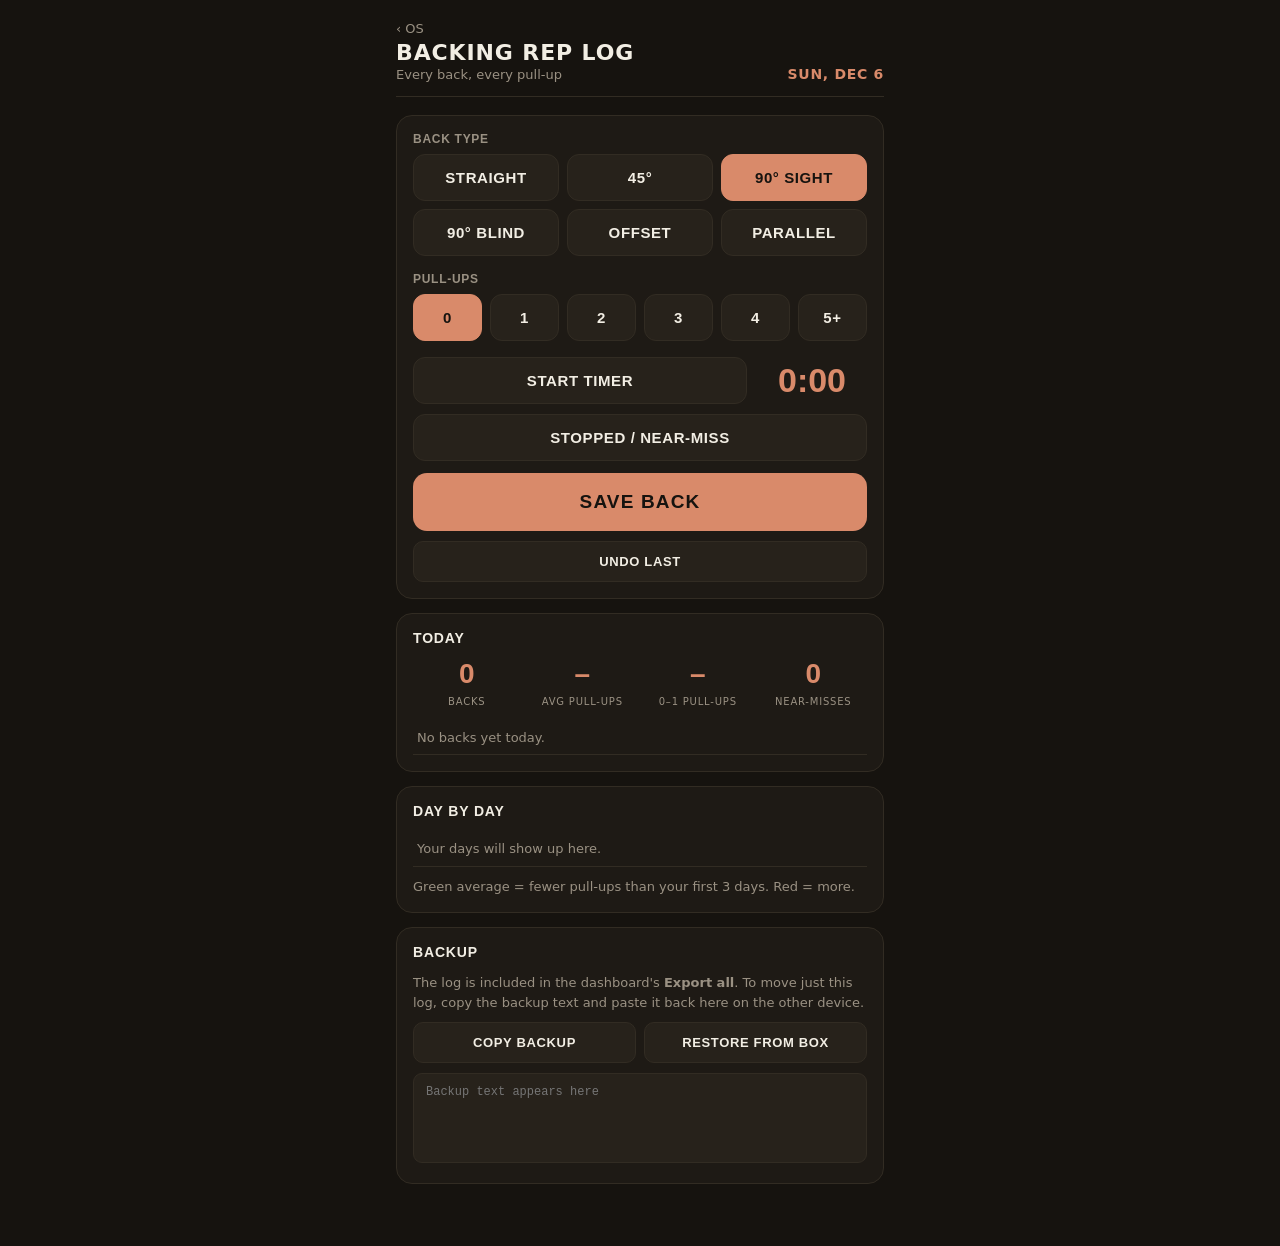
==== apps/backing-log/index.html @ 42807d22 "Switch Farah OS to One Percent's color palette Warm dark browns with a terracotta accent, taken from" ====
<!DOCTYPE html>
<html lang="en">
<head>
<meta charset="UTF-8">
<meta name="viewport" content="width=device-width, initial-scale=1.0, viewport-fit=cover">
<title>Backing Rep Log</title>
<link rel="manifest" href="manifest.webmanifest">
<meta name="theme-color" content="#16130f">
<meta name="apple-mobile-web-app-capable" content="yes">
<meta name="apple-mobile-web-app-status-bar-style" content="black-translucent">
<meta name="apple-mobile-web-app-title" content="Backing Log">
<link rel="apple-touch-icon" href="../../shared/icons/icon-180.png">
<link rel="icon" href="../../shared/icons/icon.svg" type="image/svg+xml">
<link rel="stylesheet" href="../../shared/fonts.css">
<link rel="stylesheet" href="../../shared/theme.css">
<style>
  body{padding-top:calc(env(safe-area-inset-top,0px) + 18px);padding-bottom:calc(env(safe-area-inset-bottom,0px) + 48px);}
  .back{display:inline-block;color:var(--muted);text-decoration:none;font-size:13px;margin-bottom:4px;}
  .back:hover{color:var(--amber);}

  .types{display:grid;grid-template-columns:repeat(3,1fr);gap:8px;margin-bottom:16px;}
  .pulls{display:grid;grid-template-columns:repeat(6,1fr);gap:8px;margin-bottom:16px;}
  .opt{padding:14px 4px;font-size:15px;}
  .opt:focus-visible,.btn:focus-visible,.small:focus-visible{outline:3px solid var(--amber);outline-offset:2px;}
  .sublbl{font-family:'Barlow Semi Condensed','Inter',sans-serif;font-weight:600;text-transform:uppercase;
    letter-spacing:.06em;font-size:12px;color:var(--muted);margin:0 0 8px;}

  .timerrow{display:flex;gap:10px;align-items:center;margin-bottom:10px;}
  .timerrow .opt{flex:1;}
  .clock{flex:0 0 110px;text-align:center;font-family:'Barlow Semi Condensed','Inter',sans-serif;
    font-weight:700;font-size:34px;color:var(--amber);font-variant-numeric:tabular-nums;}
  #flag{width:100%;margin-bottom:12px;}
  .small{flex:1;padding:12px 8px;border-radius:10px;border:1px solid var(--line);background:var(--panel-2);
    color:var(--text);font:600 13px 'Barlow Semi Condensed','Inter',sans-serif;letter-spacing:.05em;
    text-transform:uppercase;cursor:pointer;}
  .small:active{transform:scale(.98);}
  .bar{display:flex;gap:8px;margin-top:10px;}

  .stats{display:grid;grid-template-columns:repeat(4,1fr);gap:8px;text-align:center;margin-bottom:12px;}
  .stat b{display:block;font-family:'Barlow Semi Condensed','Inter',sans-serif;font-weight:700;font-size:28px;
    color:var(--amber);font-variant-numeric:tabular-nums;line-height:1.1;}
  .stat span{font-size:10px;color:var(--muted);text-transform:uppercase;letter-spacing:.08em;}

  .tablewrap{overflow-x:auto;}
  table{width:100%;border-collapse:collapse;font-size:14px;font-variant-numeric:tabular-nums;}
  th,td{padding:7px 4px;border-bottom:1px solid var(--line);text-align:right;white-space:nowrap;}
  th:first-child,td:first-child{text-align:left;}
  th{font-size:10px;text-transform:uppercase;letter-spacing:.08em;color:var(--muted);font-weight:600;}
  td.up{color:var(--green);font-weight:700;} td.down{color:var(--red);font-weight:700;}
  .note{font-size:13px;color:var(--muted);margin:10px 0 0;line-height:1.5;}
  .card textarea{min-height:90px;margin-top:10px;font:12px ui-monospace,Menlo,monospace;}

  .toast{position:fixed;left:50%;bottom:calc(env(safe-area-inset-bottom,0px) + 20px);transform:translateX(-50%);
    background:var(--amber);color:#16130f;padding:10px 16px;border-radius:999px;font-weight:700;font-size:14px;
    opacity:0;transition:opacity .2s;pointer-events:none;white-space:nowrap;}
  .toast.show{opacity:1;}
  @media (prefers-reduced-motion: reduce){.toast{transition:none;}}
</style>
</head>
<body>
  <a class="back" href="../../" id="backOS">&lsaquo; OS</a>
  <div class="header">
    <div><h1>Backing Rep Log</h1><p class="sub">Every back, every pull-up</p></div>
    <div class="date" id="today"></div>
  </div>

  <section class="card" aria-label="Record a back">
    <p class="sublbl">Back type</p>
    <div class="types" id="types"></div>

    <p class="sublbl">Pull-ups</p>
    <div class="pulls" id="pulls"></div>

    <div class="timerrow">
      <button class="opt" id="timerBtn" type="button">Start timer</button>
      <div class="clock" id="timer">0:00</div>
    </div>

    <button class="opt" id="flag" type="button" aria-pressed="false">Stopped / near-miss</button>

    <button class="btn" id="save" type="button">Save back</button>
    <div class="bar"><button class="small" id="undo" type="button">Undo last</button></div>
  </section>

  <section class="card" aria-label="Today">
    <div class="lbl">Today</div>
    <div class="stats">
      <div class="stat"><b id="sN">0</b><span>Backs</span></div>
      <div class="stat"><b id="sAvg">–</b><span>Avg pull-ups</span></div>
      <div class="stat"><b id="sClean">–</b><span>0–1 pull-ups</span></div>
      <div class="stat"><b id="sStop">0</b><span>Near-misses</span></div>
    </div>
    <div class="tablewrap"><table id="byType"></table></div>
  </section>

  <section class="card" aria-label="History">
    <div class="lbl">Day by day</div>
    <div class="tablewrap"><table id="history"></table></div>
    <p class="note">Green average = fewer pull-ups than your first 3 days. Red = more.</p>
  </section>

  <section class="card" aria-label="Backup">
    <div class="lbl">Backup</div>
    <p class="note" style="margin-top:0">The log is included in the dashboard's <b>Export all</b>. To move just this log, copy the backup text and paste it back here on the other device.</p>
    <div class="bar">
      <button class="small" id="copy" type="button">Copy backup</button>
      <button class="small" id="restore" type="button">Restore from box</button>
    </div>
    <textarea id="box" aria-label="Backup text" placeholder="Backup text appears here"></textarea>
  </section>

  <div class="toast" id="toast" role="status" aria-live="polite"></div>

<script src="../../shared/storage.js"></script>
<script src="../../shared/pwa.js"></script>
<script>
registerPWA('sw.js');
(function(){var b=document.getElementById('backOS');if(b){var m=location.pathname.match(/^(.*?\/)apps\//);if(m)b.href=m[1];}})();

var SKEY='backing-log';
var LEGACY_KEY='backingLog.v1';   // key used by the standalone version of this page
var TYPES=['Straight','45°','90° sight','90° blind','Offset','Parallel'];
var PULLS=[0,1,2,3,4,'5+'];
var log=[];
var state={type:TYPES[2], pulls:0, flag:false, t0:null, secs:null};
var tick=null;

function $(id){ return document.getElementById(id); }
function esc(s){ return String(s).replace(/[&<>"']/g,function(c){return {'&':'&amp;','<':'&lt;','>':'&gt;','"':'&quot;',"'":'&#39;'}[c];}); }
function clean(data){
  if(!Array.isArray(data)) return null;
  return data.filter(function(r){ return r && typeof r.ts==='number' && typeof r.pulls==='number'; });
}

async function load(){
  try{
    var r=await window.storage.get(SKEY);
    if(r && r.value){ log=clean(JSON.parse(r.value))||[]; }
    else {
      var legacy=clean(JSON.parse(localStorage.getItem(LEGACY_KEY)||'null'));
      if(legacy && legacy.length){ log=legacy; persist(); }
    }
  }catch(e){ log=[]; }
  render();
}
function persist(){ try{ window.storage.set(SKEY, JSON.stringify(log)); return true; }catch(e){ return false; } }
function dayKey(ts){ var d=new Date(ts); return d.getFullYear()+'-'+String(d.getMonth()+1).padStart(2,'0')+'-'+String(d.getDate()).padStart(2,'0'); }
function pullVal(p){ return p==='5+'?5:+p; }

function toast(msg){ var t=$('toast'); t.textContent=msg; t.classList.add('show'); clearTimeout(toast._t); toast._t=setTimeout(function(){t.classList.remove('show');},1400); }

function buildButtons(){
  $('types').innerHTML=TYPES.map(function(t){return '<button class="opt" type="button" data-type="'+esc(t)+'">'+esc(t)+'</button>';}).join('');
  $('pulls').innerHTML=PULLS.map(function(p){return '<button class="opt" type="button" data-pull="'+p+'">'+p+'</button>';}).join('');
  $('types').onclick=function(e){ var b=e.target.closest('button'); if(!b) return; state.type=b.dataset.type; paint(); };
  $('pulls').onclick=function(e){ var b=e.target.closest('button'); if(!b) return; state.pulls=pullVal(b.dataset.pull); paint(); };
}
function paint(){
  document.querySelectorAll('[data-type]').forEach(function(b){ var on=b.dataset.type===state.type; b.setAttribute('aria-pressed',on); b.classList.toggle('on-amber',on); });
  document.querySelectorAll('[data-pull]').forEach(function(b){ var on=pullVal(b.dataset.pull)===state.pulls; b.setAttribute('aria-pressed',on); b.classList.toggle('on-amber',on); });
  $('flag').setAttribute('aria-pressed',state.flag); $('flag').classList.toggle('on-red',state.flag);
  $('timerBtn').classList.toggle('on-green',!!state.t0);
}
function fmt(s){ if(s==null) return '–'; s=Math.round(s); return Math.floor(s/60)+':'+String(s%60).padStart(2,'0'); }

$('timerBtn').onclick=function(){
  if(state.t0){ state.secs=(Date.now()-state.t0)/1000; state.t0=null; clearInterval(tick); $('timerBtn').textContent='Restart timer'; $('timer').textContent=fmt(state.secs); }
  else { state.t0=Date.now(); state.secs=null; $('timerBtn').textContent='Stop timer';
    tick=setInterval(function(){ $('timer').textContent=fmt((Date.now()-state.t0)/1000); },250); }
  paint();
};
$('flag').onclick=function(){ state.flag=!state.flag; paint(); };

$('save').onclick=function(){
  var secs=state.secs;
  if(state.t0){ secs=(Date.now()-state.t0)/1000; clearInterval(tick); }
  log.push({ts:Date.now(), type:state.type, pulls:state.pulls, secs:secs==null?null:Math.round(secs), stop:state.flag});
  var ok=persist();
  state.pulls=0; state.flag=false; state.t0=null; state.secs=null;
  $('timerBtn').textContent='Start timer'; $('timer').textContent='0:00';
  paint(); render();
  toast(ok ? 'Saved – back #'+todayRows().length : 'Saved for now – storage blocked, copy a backup');
};
$('undo').onclick=function(){ if(!log.length) return; log.pop(); persist(); render(); toast('Removed last back'); };

function todayRows(){ var k=dayKey(Date.now()); return log.filter(function(r){return dayKey(r.ts)===k;}); }
function summarize(rows){
  var n=rows.length; if(!n) return {n:0};
  var avg=rows.reduce(function(a,r){return a+r.pulls;},0)/n;
  var cleanPct=rows.filter(function(r){return r.pulls<=1;}).length/n*100;
  var stops=rows.filter(function(r){return r.stop;}).length;
  var timed=rows.filter(function(r){return r.secs!=null;});
  var t=timed.length ? timed.reduce(function(a,r){return a+r.secs;},0)/timed.length : null;
  return {n:n, avg:avg, clean:cleanPct, stops:stops, t:t};
}
function render(){
  var tr=todayRows(), s=summarize(tr);
  $('sN').textContent=s.n||0;
  $('sAvg').textContent=s.n ? s.avg.toFixed(1) : '–';
  $('sClean').textContent=s.n ? Math.round(s.clean)+'%' : '–';
  $('sStop').textContent=s.stops||0;

  var typeRows=TYPES.map(function(t){return [t, summarize(tr.filter(function(r){return r.type===t;}))];}).filter(function(x){return x[1].n;});
  $('byType').innerHTML=typeRows.length
    ? '<tr><th>Type</th><th>Backs</th><th>Avg pulls</th><th>0–1</th><th>Time</th></tr>'+
      typeRows.map(function(x){var t=x[0],v=x[1]; return '<tr><td>'+esc(t)+'</td><td>'+v.n+'</td><td>'+v.avg.toFixed(1)+'</td><td>'+Math.round(v.clean)+'%</td><td>'+fmt(v.t)+'</td></tr>';}).join('')
    : '<tr><td class="note">No backs yet today.</td></tr>';

  var days=Array.from(new Set(log.map(function(r){return dayKey(r.ts);}))).sort();
  var sums=days.map(function(d){return [d, summarize(log.filter(function(r){return dayKey(r.ts)===d;}))];});
  var base=sums.slice(0,3);
  var baseAvg=base.length ? base.reduce(function(a,x){return a+x[1].avg*x[1].n;},0)/base.reduce(function(a,x){return a+x[1].n;},0) : null;
  $('history').innerHTML=sums.length
    ? '<tr><th>Day</th><th>Date</th><th>Backs</th><th>Avg pulls</th><th>0–1</th><th>Stops</th><th>Time</th></tr>'+
      sums.map(function(x,i){
        var d=x[0], v=x[1];
        var cls=i>=3 && baseAvg!=null ? (v.avg<baseAvg?'up':(v.avg>baseAvg?'down':'')) : '';
        return '<tr><td>'+(i+1)+'</td><td>'+d.slice(5)+'</td><td>'+v.n+'</td><td class="'+cls+'">'+v.avg.toFixed(1)+'</td><td>'+Math.round(v.clean)+'%</td><td>'+v.stops+'</td><td>'+fmt(v.t)+'</td></tr>';
      }).reverse().join('')
    : '<tr><td class="note">Your days will show up here.</td></tr>';
}

$('copy').onclick=async function(){
  var txt=JSON.stringify(log); $('box').value=txt;
  try{ await navigator.clipboard.writeText(txt); toast('Backup copied'); }
  catch(e){ $('box').select(); toast('Backup is in the box – copy it'); }
};
$('restore').onclick=function(){
  try{ var data=clean(JSON.parse($('box').value)); if(!data) throw 0;
    log=data; persist(); render(); toast('Restored '+data.length+' backs'); }
  catch(e){ toast("That text isn't a valid backup"); }
};

$('today').textContent=new Date().toLocaleDateString(undefined,{weekday:'short',month:'short',day:'numeric'});
buildButtons(); paint(); load();
</script>
</body>
</html>
---- shared/fonts.css ----
/* Farah OS - self-hosted fonts (latin subset). Generated; do not hand-edit. */

@font-face{
  font-family:'Barlow Semi Condensed';
  font-style:normal;
  font-weight:500;
  font-display:swap;
  src:url('./fonts/barlow-semi-condensed-500.woff2') format('woff2');
}

@font-face{
  font-family:'Barlow Semi Condensed';
  font-style:normal;
  font-weight:600;
  font-display:swap;
  src:url('./fonts/barlow-semi-condensed-600.woff2') format('woff2');
}

@font-face{
  font-family:'Barlow Semi Condensed';
  font-style:normal;
  font-weight:700;
  font-display:swap;
  src:url('./fonts/barlow-semi-condensed-700.woff2') format('woff2');
}

@font-face{
  font-family:'Inter';
  font-style:normal;
  font-weight:400 600;
  font-display:swap;
  src:url('./fonts/inter-var.woff2') format('woff2');
}
---- shared/theme.css ----
/* Farah OS — shared design system
   One Percent's warm dark palette, terracotta accent.
   Every app links this file so all of the OS shares one look. */

:root{
  --bg:#16130f;
  --panel:#1e1a15;
  --panel-2:#27221b;
  --line:#322c23;
  --amber:#d98a6a;       /* One Percent terracotta (name kept so apps need no edits) */
  --amber-dim:#7a4a36;
  --text:#f2eee4;
  --muted:#9a9183;
  --green:#7fc79c;
  --red:#e8806b;
  --radius:16px;
}

*{box-sizing:border-box;-webkit-tap-highlight-color:transparent;}
html,body{margin:0;padding:0;background:var(--bg);color:var(--text);
  font-family:'Inter',system-ui,-apple-system,sans-serif;}
body{max-width:520px;margin:0 auto;padding:18px 16px 48px;}

h1{font-family:'Barlow Semi Condensed','Inter',system-ui,sans-serif;font-weight:700;
  letter-spacing:.04em;text-transform:uppercase;font-size:22px;margin:0;}
.sub{color:var(--muted);font-size:13px;margin:2px 0 0;}
.date{font-family:'Barlow Semi Condensed','Inter',system-ui,sans-serif;font-weight:600;
  color:var(--amber);letter-spacing:.05em;text-transform:uppercase;font-size:14px;}

.header{display:flex;justify-content:space-between;align-items:flex-end;
  border-bottom:1px solid var(--line);padding-bottom:14px;margin-bottom:18px;}

/* generic surfaces */
.card{background:var(--panel);border:1px solid var(--line);border-radius:var(--radius);
  padding:16px;margin-bottom:14px;}
.card .lbl{font-family:'Barlow Semi Condensed','Inter',sans-serif;font-weight:600;
  text-transform:uppercase;letter-spacing:.06em;font-size:14px;color:var(--text);
  margin-bottom:13px;display:flex;justify-content:space-between;align-items:center;}
.lbl .hint{font-family:'Inter',sans-serif;font-weight:400;text-transform:none;letter-spacing:0;
  font-size:12px;color:var(--muted);}

/* inputs */
input,textarea{width:100%;background:var(--panel-2);border:1px solid var(--line);
  border-radius:9px;color:var(--text);font-size:15px;padding:11px 12px;
  font-family:inherit;resize:none;}
input:focus,textarea:focus{outline:none;border-color:var(--amber-dim);}

/* gauge stepper */
.gauge{display:flex;align-items:center;justify-content:space-between;gap:14px;}
.step{width:64px;height:64px;flex:none;border-radius:50%;border:1px solid var(--line);
  background:var(--panel-2);color:var(--text);font-size:30px;font-weight:600;
  display:flex;align-items:center;justify-content:center;cursor:pointer;
  user-select:none;transition:transform .05s,background .15s;}
.step:active{transform:scale(.92);background:#332d24;}
.readout{flex:1;text-align:center;}
.readout .num{font-family:'Barlow Semi Condensed','Inter',sans-serif;font-weight:700;
  font-size:54px;line-height:1;color:var(--amber);}
.readout .scale{font-size:11px;color:var(--muted);letter-spacing:.1em;
  text-transform:uppercase;margin-top:3px;}

/* option toggles */
.row2{display:grid;grid-template-columns:1fr 1fr;gap:12px;}
.row3{display:grid;grid-template-columns:1fr 1fr 1fr;gap:10px;}
.opt{padding:16px 8px;border-radius:12px;border:1px solid var(--line);
  background:var(--panel-2);color:var(--text);font-size:16px;font-weight:600;
  text-align:center;cursor:pointer;user-select:none;transition:.12s;
  font-family:'Barlow Semi Condensed','Inter',sans-serif;letter-spacing:.04em;text-transform:uppercase;}
.opt:active{transform:scale(.97);}
.opt.on-green{background:var(--green);border-color:var(--green);color:#0c1a13;}
.opt.on-red{background:var(--red);border-color:var(--red);color:#1a0c0a;}
.opt.on-amber{background:var(--amber);border-color:var(--amber);color:#16130f;}

/* primary button */
.btn{width:100%;padding:18px;border:none;border-radius:14px;background:var(--amber);
  color:#16130f;font-family:'Barlow Semi Condensed','Inter',sans-serif;font-weight:700;
  font-size:19px;letter-spacing:.06em;text-transform:uppercase;cursor:pointer;
  transition:transform .05s;}
.btn:active{transform:scale(.98);}
.btn.ghost{background:var(--panel-2);color:var(--text);border:1px solid var(--line);}
.btn.flash{background:var(--green);color:#0c1a13;}

.section-title{font-family:'Barlow Semi Condensed','Inter',sans-serif;font-weight:600;
  text-transform:uppercase;letter-spacing:.06em;font-size:15px;color:var(--muted);
  margin:30px 0 12px;border-top:1px solid var(--line);padding-top:22px;}

/* pills */
.pills{display:flex;gap:6px;flex-wrap:wrap;}
.pill{font-size:11px;padding:3px 8px;border-radius:20px;background:var(--panel-2);
  color:var(--muted);border:1px solid var(--line);}
.pill.amber{color:var(--amber);border-color:var(--amber-dim);}
.pill.green{color:var(--green);border-color:#2c5a44;}
.pill.red{color:var(--red);border-color:#5a312b;}

.empty{color:var(--muted);font-size:14px;text-align:center;padding:20px;}
.loading{color:var(--muted);text-align:center;padding:40px;font-size:14px;}

/* ---- dashboard launcher grid ---- */
.app-grid{display:grid;grid-template-columns:1fr 1fr;gap:12px;}
a.tile{display:flex;flex-direction:column;gap:8px;text-decoration:none;
  background:var(--panel);border:1px solid var(--line);border-radius:var(--radius);
  padding:16px;color:var(--text);transition:transform .06s,border-color .15s;}
a.tile:active{transform:scale(.98);}
a.tile:hover{border-color:var(--amber-dim);}
.tile .ico{font-size:30px;line-height:1;}
.tile .name{font-family:'Barlow Semi Condensed','Inter',sans-serif;font-weight:700;
  text-transform:uppercase;letter-spacing:.04em;font-size:16px;}
.tile .blurb{font-size:12px;color:var(--muted);line-height:1.35;}
.tile .tag{align-self:flex-start;margin-top:2px;}
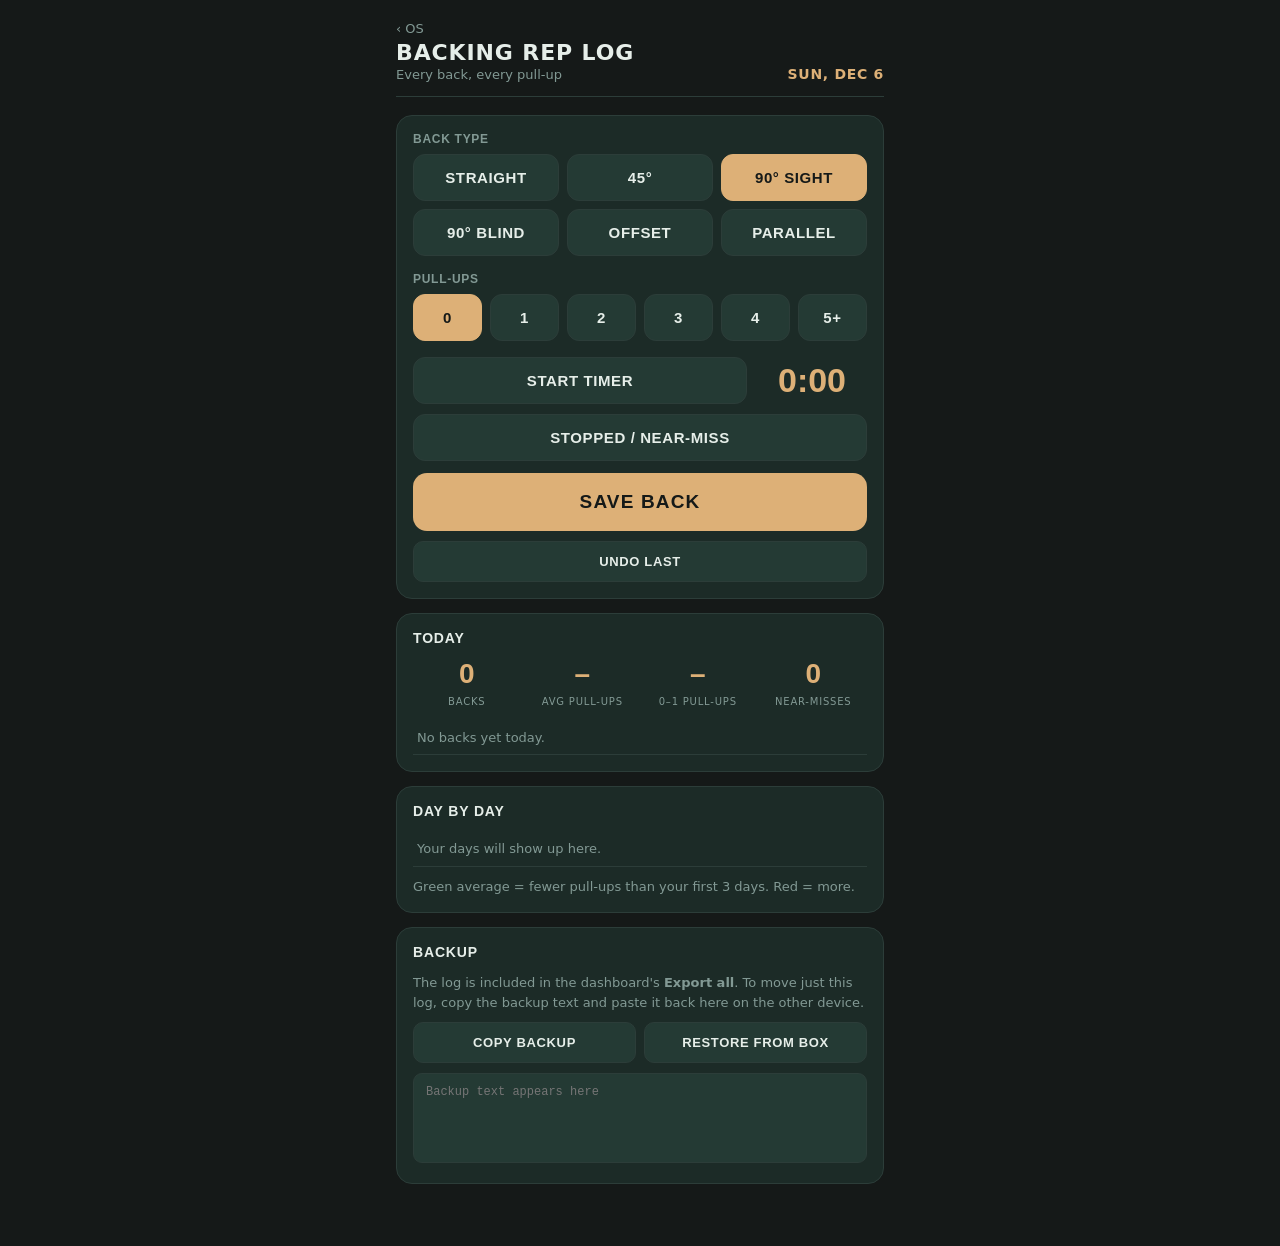
==== commit 2cf82e64: "Switch Farah OS to One Percent's sage-and-gold palette The terracotta palette wasn't distinct enough" ====
--- a/apps/backing-log/index.html
+++ b/apps/backing-log/index.html
@@ -5,7 +5,7 @@
 <meta name="viewport" content="width=device-width, initial-scale=1.0, viewport-fit=cover">
 <title>Backing Rep Log</title>
 <link rel="manifest" href="manifest.webmanifest">
-<meta name="theme-color" content="#16130f">
+<meta name="theme-color" content="#151918">
 <meta name="apple-mobile-web-app-capable" content="yes">
 <meta name="apple-mobile-web-app-status-bar-style" content="black-translucent">
 <meta name="apple-mobile-web-app-title" content="Backing Log">
@@ -51,7 +51,7 @@
   .card textarea{min-height:90px;margin-top:10px;font:12px ui-monospace,Menlo,monospace;}
 
   .toast{position:fixed;left:50%;bottom:calc(env(safe-area-inset-bottom,0px) + 20px);transform:translateX(-50%);
-    background:var(--amber);color:#16130f;padding:10px 16px;border-radius:999px;font-weight:700;font-size:14px;
+    background:var(--amber);color:#151918;padding:10px 16px;border-radius:999px;font-weight:700;font-size:14px;
     opacity:0;transition:opacity .2s;pointer-events:none;white-space:nowrap;}
   .toast.show{opacity:1;}
   @media (prefers-reduced-motion: reduce){.toast{transition:none;}}
--- a/shared/theme.css
+++ b/shared/theme.css
@@ -1,18 +1,18 @@
 /* Farah OS — shared design system
-   One Percent's warm dark palette, terracotta accent.
+   One Percent's dark sage palette, gold accent.
    Every app links this file so all of the OS shares one look. */
 
 :root{
-  --bg:#16130f;
-  --panel:#1e1a15;
-  --panel-2:#27221b;
-  --line:#322c23;
-  --amber:#d98a6a;       /* One Percent terracotta (name kept so apps need no edits) */
-  --amber-dim:#7a4a36;
-  --text:#f2eee4;
-  --muted:#9a9183;
-  --green:#7fc79c;
-  --red:#e8806b;
+  --bg:#151918;
+  --panel:#1c2b27;
+  --panel-2:#243a34;
+  --line:#2c3d39;
+  --amber:#ddb077;       /* One Percent gold (name kept so apps need no edits) */
+  --amber-dim:#7a6040;
+  --text:#e6eee9;
+  --muted:#829994;
+  --green:#83c1a6;
+  --red:#c96859;
   --radius:16px;
 }
 
@@ -51,7 +51,7 @@
   background:var(--panel-2);color:var(--text);font-size:30px;font-weight:600;
   display:flex;align-items:center;justify-content:center;cursor:pointer;
   user-select:none;transition:transform .05s,background .15s;}
-.step:active{transform:scale(.92);background:#332d24;}
+.step:active{transform:scale(.92);background:#2c443d;}
 .readout{flex:1;text-align:center;}
 .readout .num{font-family:'Barlow Semi Condensed','Inter',sans-serif;font-weight:700;
   font-size:54px;line-height:1;color:var(--amber);}
@@ -68,11 +68,11 @@
 .opt:active{transform:scale(.97);}
 .opt.on-green{background:var(--green);border-color:var(--green);color:#0c1a13;}
 .opt.on-red{background:var(--red);border-color:var(--red);color:#1a0c0a;}
-.opt.on-amber{background:var(--amber);border-color:var(--amber);color:#16130f;}
+.opt.on-amber{background:var(--amber);border-color:var(--amber);color:#151918;}
 
 /* primary button */
 .btn{width:100%;padding:18px;border:none;border-radius:14px;background:var(--amber);
-  color:#16130f;font-family:'Barlow Semi Condensed','Inter',sans-serif;font-weight:700;
+  color:#151918;font-family:'Barlow Semi Condensed','Inter',sans-serif;font-weight:700;
   font-size:19px;letter-spacing:.06em;text-transform:uppercase;cursor:pointer;
   transition:transform .05s;}
 .btn:active{transform:scale(.98);}
